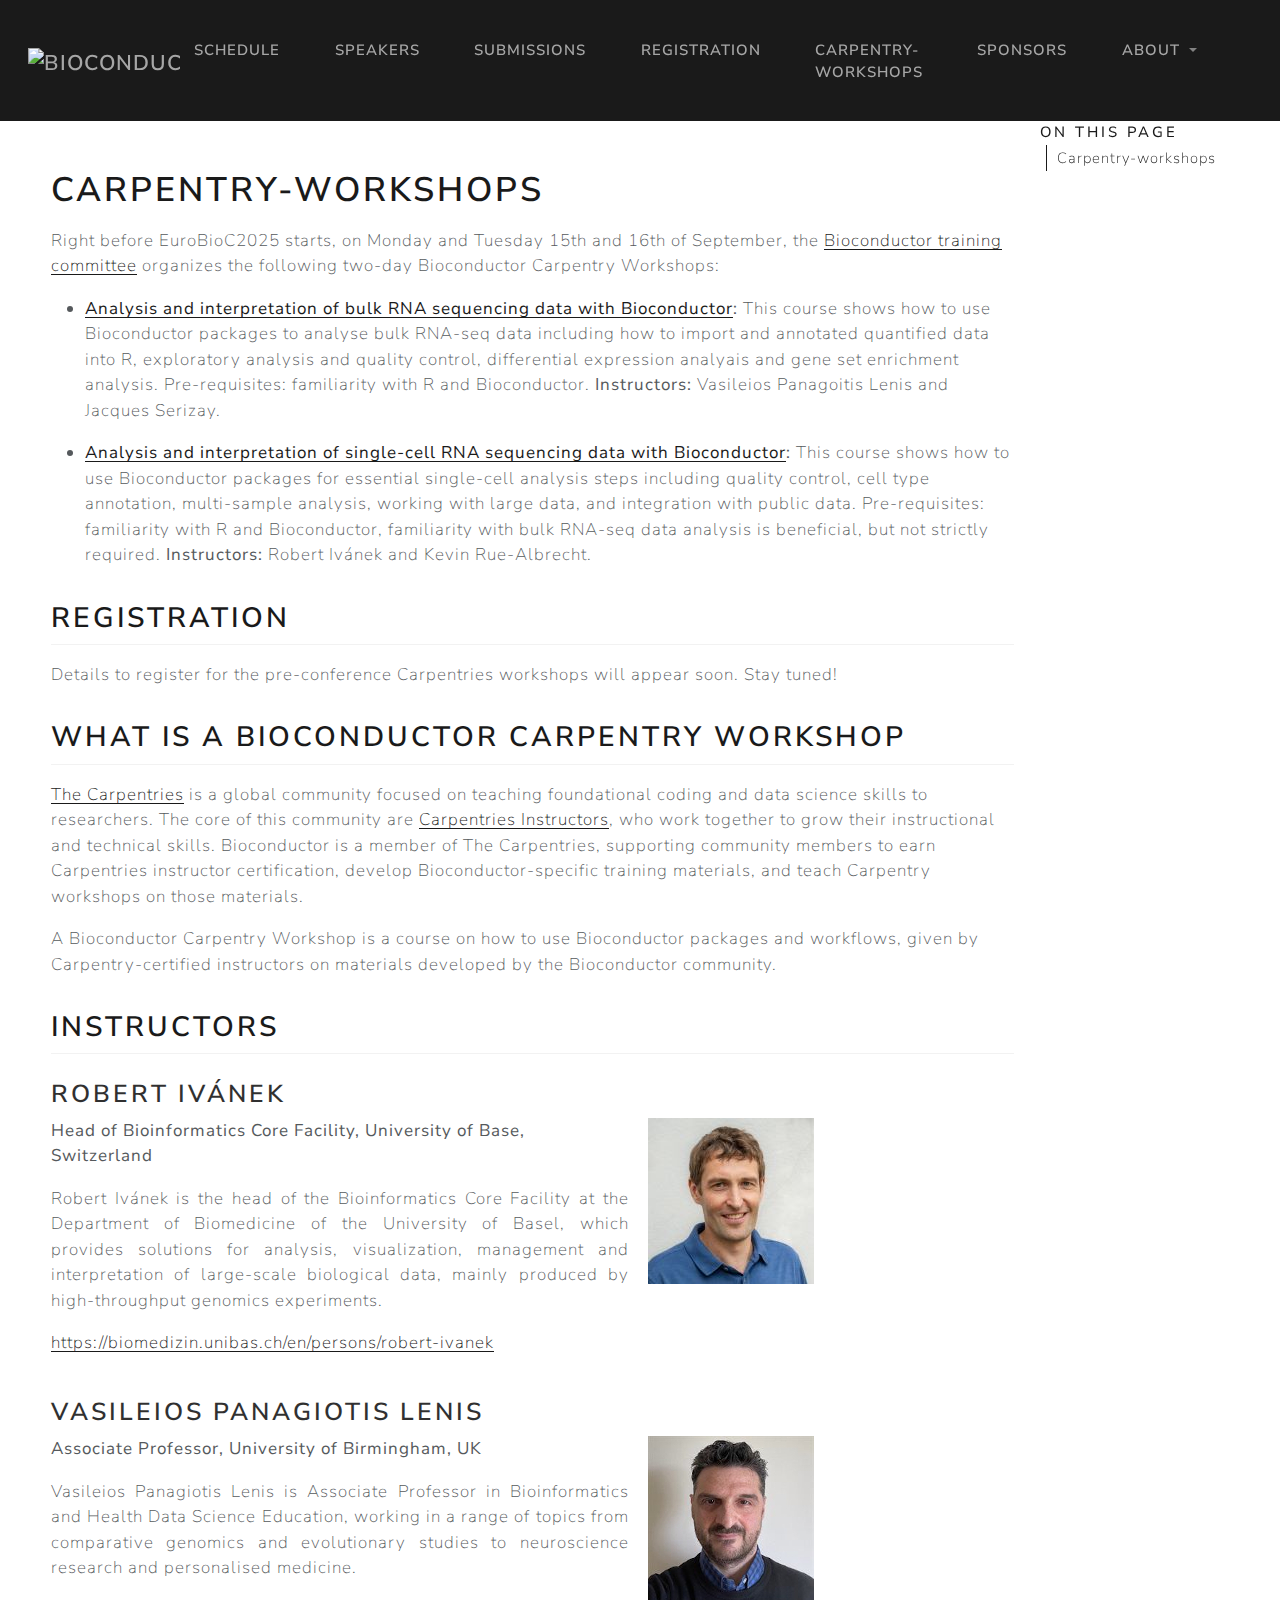
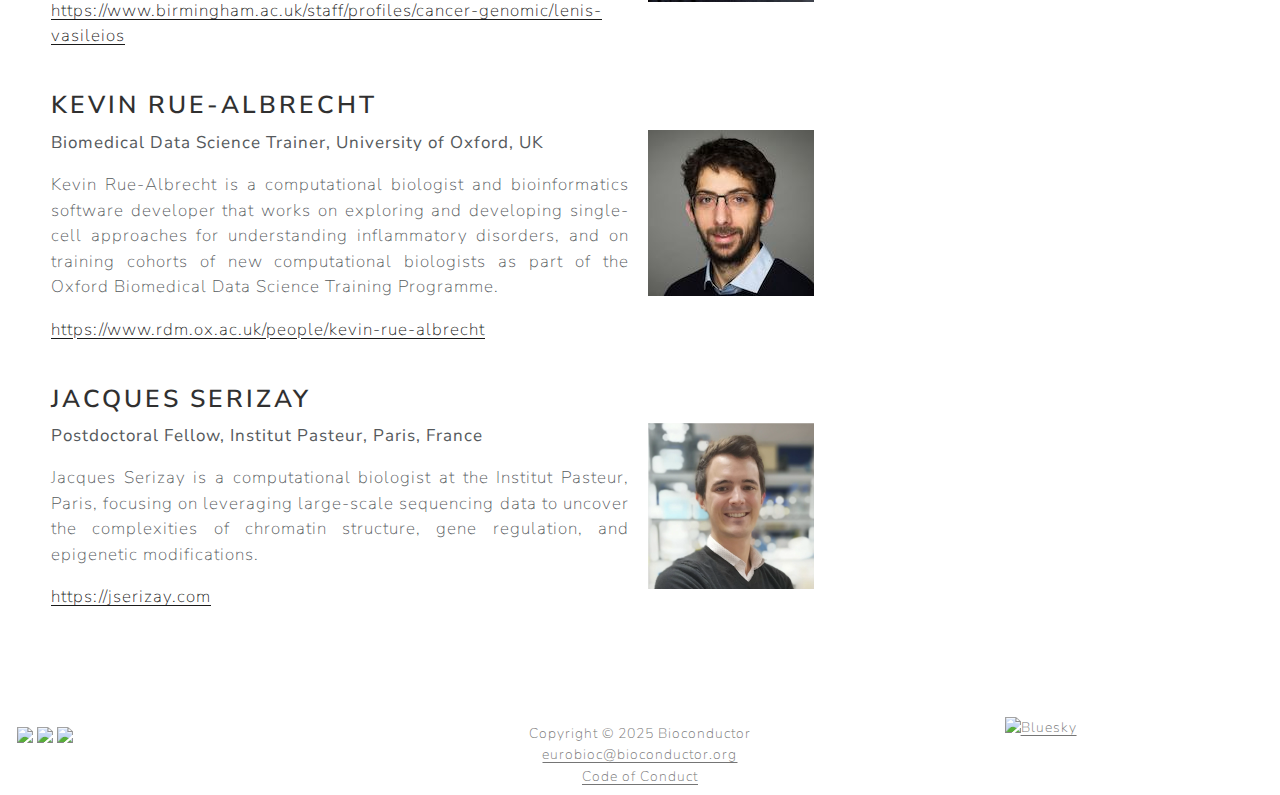
==== docs/pages/carpentryworkshops.html @ 6945f857 "First version of the page on the pre-conference Bioconductor Carpentry Workshops" ====
<!DOCTYPE html>
<html xmlns="http://www.w3.org/1999/xhtml" lang="en" xml:lang="en"><head>

<meta charset="utf-8">
<meta name="generator" content="quarto-1.5.57">

<meta name="viewport" content="width=device-width, initial-scale=1.0, user-scalable=yes">


<title>carpentryworkshops – European Bioconductor Conference 2025</title>
<style>
code{white-space: pre-wrap;}
span.smallcaps{font-variant: small-caps;}
div.columns{display: flex; gap: min(4vw, 1.5em);}
div.column{flex: auto; overflow-x: auto;}
div.hanging-indent{margin-left: 1.5em; text-indent: -1.5em;}
ul.task-list{list-style: none;}
ul.task-list li input[type="checkbox"] {
  width: 0.8em;
  margin: 0 0.8em 0.2em -1em; /* quarto-specific, see https://github.com/quarto-dev/quarto-cli/issues/4556 */ 
  vertical-align: middle;
}
</style>


<script src="../site_libs/quarto-nav/quarto-nav.js"></script>
<script src="../site_libs/quarto-nav/headroom.min.js"></script>
<script src="../site_libs/clipboard/clipboard.min.js"></script>
<script src="../site_libs/quarto-search/autocomplete.umd.js"></script>
<script src="../site_libs/quarto-search/fuse.min.js"></script>
<script src="../site_libs/quarto-search/quarto-search.js"></script>
<meta name="quarto:offset" content="../">
<link href="../images/favicon.ico" rel="icon">
<script src="../site_libs/quarto-html/quarto.js"></script>
<script src="../site_libs/quarto-html/popper.min.js"></script>
<script src="../site_libs/quarto-html/tippy.umd.min.js"></script>
<script src="../site_libs/quarto-html/anchor.min.js"></script>
<link href="../site_libs/quarto-html/tippy.css" rel="stylesheet">
<link href="../site_libs/quarto-html/quarto-syntax-highlighting.css" rel="stylesheet" id="quarto-text-highlighting-styles">
<script src="../site_libs/bootstrap/bootstrap.min.js"></script>
<link href="../site_libs/bootstrap/bootstrap-icons.css" rel="stylesheet">
<link href="../site_libs/bootstrap/bootstrap.min.css" rel="stylesheet" id="quarto-bootstrap" data-mode="light">
<script id="quarto-search-options" type="application/json">{
  "location": "navbar",
  "copy-button": false,
  "collapse-after": 3,
  "panel-placement": "end",
  "type": "overlay",
  "limit": 50,
  "keyboard-shortcut": [
    "f",
    "/",
    "s"
  ],
  "show-item-context": false,
  "language": {
    "search-no-results-text": "No results",
    "search-matching-documents-text": "matching documents",
    "search-copy-link-title": "Copy link to search",
    "search-hide-matches-text": "Hide additional matches",
    "search-more-match-text": "more match in this document",
    "search-more-matches-text": "more matches in this document",
    "search-clear-button-title": "Clear",
    "search-text-placeholder": "",
    "search-detached-cancel-button-title": "Cancel",
    "search-submit-button-title": "Submit",
    "search-label": "Search"
  }
}</script>


<link rel="stylesheet" href="../styles.css">
</head>

<body class="nav-fixed">

<div id="quarto-search-results"></div>
  <header id="quarto-header" class="headroom fixed-top">
    <nav class="navbar navbar-expand-lg " data-bs-theme="dark">
      <div class="navbar-container container-fluid">
      <div class="navbar-brand-container mx-auto">
    <a href="../index.html" class="navbar-brand navbar-brand-logo">
    <img src="../images/logoBioc.svg" alt="Bioconductor" class="navbar-logo">
    </a>
  </div>
            <div id="quarto-search" class="" title="Search"></div>
          <button class="navbar-toggler" type="button" data-bs-toggle="collapse" data-bs-target="#navbarCollapse" aria-controls="navbarCollapse" role="menu" aria-expanded="false" aria-label="Toggle navigation" onclick="if (window.quartoToggleHeadroom) { window.quartoToggleHeadroom(); }">
  <span class="navbar-toggler-icon"></span>
</button>
          <div class="collapse navbar-collapse" id="navbarCollapse">
            <ul class="navbar-nav navbar-nav-scroll ms-auto">
  <li class="nav-item">
    <a class="nav-link" href="../pages/schedule.html"> 
<span class="menu-text">Schedule</span></a>
  </li>  
  <li class="nav-item">
    <a class="nav-link" href="../pages/speakers.html"> 
<span class="menu-text">Speakers</span></a>
  </li>  
  <li class="nav-item">
    <a class="nav-link" href="../pages/submissions.html"> 
<span class="menu-text">Submissions</span></a>
  </li>  
  <li class="nav-item">
    <a class="nav-link" href="../pages/registration.html"> 
<span class="menu-text">Registration</span></a>
  </li>  
  <li class="nav-item">
    <a class="nav-link active" href="../pages/carpentryworkshops.html" aria-current="page"> 
<span class="menu-text">Carpentry-workshops</span></a>
  </li>  
  <li class="nav-item">
    <a class="nav-link" href="../pages/sponsors.html"> 
<span class="menu-text">Sponsors</span></a>
  </li>  
  <li class="nav-item dropdown ">
    <a class="nav-link dropdown-toggle" href="#" id="nav-menu-about" role="link" data-bs-toggle="dropdown" aria-expanded="false">
 <span class="menu-text">About</span>
    </a>
    <ul class="dropdown-menu dropdown-menu-end" aria-labelledby="nav-menu-about">    
        <li>
    <a class="dropdown-item" href="../pages/organizers.html">
 <span class="dropdown-text">Organizers</span></a>
  </li>  
        <li>
    <a class="dropdown-item" href="../pages/past-events.html">
 <span class="dropdown-text">Past Events</span></a>
  </li>  
        <li>
    <a class="dropdown-item" href="../pages/code-of-conduct.html">
 <span class="dropdown-text">Code of Conduct</span></a>
  </li>  
        <li>
    <a class="dropdown-item" href="../pages/travel-information.html">
 <span class="dropdown-text">Travel Information</span></a>
  </li>  
    </ul>
  </li>
</ul>
          </div> <!-- /navcollapse -->
            <div class="quarto-navbar-tools">
</div>
      </div> <!-- /container-fluid -->
    </nav>
</header>
<!-- content -->
<div id="quarto-content" class="quarto-container page-columns page-rows-contents page-layout-article page-navbar">
<!-- sidebar -->
<!-- margin-sidebar -->
    <div id="quarto-margin-sidebar" class="sidebar margin-sidebar">
        <nav id="TOC" role="doc-toc" class="toc-active">
    <h2 id="toc-title">On this page</h2>
   
  <ul>
  <li><a href="#carpentry-workshops" id="toc-carpentry-workshops" class="nav-link active" data-scroll-target="#carpentry-workshops">Carpentry-workshops</a>
  <ul class="collapse">
  <li><a href="#registration" id="toc-registration" class="nav-link" data-scroll-target="#registration">Registration</a></li>
  <li><a href="#what-is-a-bioconductor-carpentry-workshop" id="toc-what-is-a-bioconductor-carpentry-workshop" class="nav-link" data-scroll-target="#what-is-a-bioconductor-carpentry-workshop">What is a Bioconductor Carpentry Workshop</a></li>
  <li><a href="#instructors" id="toc-instructors" class="nav-link" data-scroll-target="#instructors">Instructors</a>
  <ul class="collapse">
  <li><a href="#robert-ivánek" id="toc-robert-ivánek" class="nav-link" data-scroll-target="#robert-ivánek">Robert Ivánek</a></li>
  <li><a href="#vasileios-panagiotis-lenis" id="toc-vasileios-panagiotis-lenis" class="nav-link" data-scroll-target="#vasileios-panagiotis-lenis">Vasileios Panagiotis Lenis</a></li>
  <li><a href="#kevin-rue-albrecht" id="toc-kevin-rue-albrecht" class="nav-link" data-scroll-target="#kevin-rue-albrecht">Kevin Rue-Albrecht</a></li>
  <li><a href="#jacques-serizay" id="toc-jacques-serizay" class="nav-link" data-scroll-target="#jacques-serizay">Jacques Serizay</a></li>
  </ul></li>
  </ul></li>
  </ul>
</nav>
    </div>
<!-- main -->
<main class="content" id="quarto-document-content">




<section id="carpentry-workshops" class="level1">
<h1>Carpentry-workshops</h1>
<p>Right before EuroBioC2025 starts, on Monday and Tuesday 15th and 16th of September, the <a href="https://training.bioconductor.org">Bioconductor training committee</a> organizes the following two-day Bioconductor Carpentry Workshops:</p>
<ul>
<li><p><strong><a href="https://carpentries-incubator.github.io/bioc-rnaseq">Analysis and interpretation of bulk RNA sequencing data with Bioconductor</a>:</strong> This course shows how to use Bioconductor packages to analyse bulk RNA-seq data including how to import and annotated quantified data into R, exploratory analysis and quality control, differential expression analyais and gene set enrichment analysis. Pre-requisites: familiarity with R and Bioconductor. <strong>Instructors:</strong> Vasileios Panagoitis Lenis and Jacques Serizay.</p></li>
<li><p><strong><a href="https://carpentries-incubator.github.io/bioc-scrnaseq">Analysis and interpretation of single-cell RNA sequencing data with Bioconductor</a>:</strong> This course shows how to use Bioconductor packages for essential single-cell analysis steps including quality control, cell type annotation, multi-sample analysis, working with large data, and integration with public data. Pre-requisites: familiarity with R and Bioconductor, familiarity with bulk RNA-seq data analysis is beneficial, but not strictly required. <strong>Instructors:</strong> Robert Ivánek and Kevin Rue-Albrecht.</p></li>
</ul>
<section id="registration" class="level2">
<h2 class="anchored" data-anchor-id="registration">Registration</h2>
<p>Details to register for the pre-conference Carpentries workshops will appear soon. Stay tuned!</p>
</section>
<section id="what-is-a-bioconductor-carpentry-workshop" class="level2">
<h2 class="anchored" data-anchor-id="what-is-a-bioconductor-carpentry-workshop">What is a Bioconductor Carpentry Workshop</h2>
<p><a href="https://carpentries.org">The Carpentries</a> is a global community focused on teaching foundational coding and data science skills to researchers. The core of this community are <a href="https://carpentries.org/community/instructors">Carpentries Instructors</a>, who work together to grow their instructional and technical skills. Bioconductor is a member of The Carpentries, supporting community members to earn Carpentries instructor certification, develop Bioconductor-specific training materials, and teach Carpentry workshops on those materials.</p>
<p>A Bioconductor Carpentry Workshop is a course on how to use Bioconductor packages and workflows, given by Carpentry-certified instructors on materials developed by the Bioconductor community.</p>
</section>
<section id="instructors" class="level2">
<h2 class="anchored" data-anchor-id="instructors">Instructors</h2>
<div class="cell">
<style type="text/css">
.justify {
  text-align: justify !important
}
</style>
</div>
<div class="columns">
<section id="robert-ivánek" class="level3">
<h3 class="anchored" data-anchor-id="robert-ivánek">Robert Ivánek</h3>
<div class="column" style="width:60%;">
<p><strong>Head of Bioinformatics Core Facility, University of Base, Switzerland</strong></p>
<div class="justify">
<p>Robert Ivánek is the head of the Bioinformatics Core Facility at the Department of Biomedicine of the University of Basel, which provides solutions for analysis, visualization, management and interpretation of large-scale biological data, mainly produced by high-throughput genomics experiments.</p>
</div>
<p><a href="https://biomedizin.unibas.ch/en/persons/robert-ivanek" class="uri">https://biomedizin.unibas.ch/en/persons/robert-ivanek</a></p>
</div>
<div class="column" style="width:1%;">

</div>
<div class="column" style="width:30%;">
<p><img src="../images/carpentryinstructors/RobertIvanek.jpg" class="img-fluid"></p>
</div>
</section>
</div>
<div class="columns">
<section id="vasileios-panagiotis-lenis" class="level3">
<h3 class="anchored" data-anchor-id="vasileios-panagiotis-lenis">Vasileios Panagiotis Lenis</h3>
<div class="column" style="width:60%;">
<p><strong>Associate Professor, University of Birmingham, UK</strong></p>
<div class="justify">
<p>Vasileios Panagiotis Lenis is Associate Professor in Bioinformatics and Health Data Science Education, working in a range of topics from comparative genomics and evolutionary studies to neuroscience research and personalised medicine.</p>
</div>
<p><a href="https://www.birmingham.ac.uk/staff/profiles/cancer-genomic/lenis-vasileios" class="uri">https://www.birmingham.ac.uk/staff/profiles/cancer-genomic/lenis-vasileios</a></p>
</div>
<div class="column" style="width:1%;">

</div>
<div class="column" style="width:30%;">
<p><img src="../images/carpentryinstructors/VasileiosPanagiotisLenis.jpg" class="img-fluid"></p>
</div>
</section>
</div>
<div class="columns">
<section id="kevin-rue-albrecht" class="level3">
<h3 class="anchored" data-anchor-id="kevin-rue-albrecht">Kevin Rue-Albrecht</h3>
<div class="column" style="width:60%;">
<p><strong>Biomedical Data Science Trainer, University of Oxford, UK</strong></p>
<div class="justify">
<p>Kevin Rue-Albrecht is a computational biologist and bioinformatics software developer that works on exploring and developing single-cell approaches for understanding inflammatory disorders, and on training cohorts of new computational biologists as part of the Oxford Biomedical Data Science Training Programme.</p>
</div>
<p><a href="https://www.rdm.ox.ac.uk/people/kevin-rue-albrecht" class="uri">https://www.rdm.ox.ac.uk/people/kevin-rue-albrecht</a></p>
</div>
<div class="column" style="width:1%;">

</div>
<div class="column" style="width:30%;">
<p><img src="../images/carpentryinstructors/KevinRue-Albrecht.jpg" class="img-fluid"></p>
</div>
</section>
</div>
<div class="columns">
<section id="jacques-serizay" class="level3">
<h3 class="anchored" data-anchor-id="jacques-serizay">Jacques Serizay</h3>
<div class="column" style="width:60%;">
<p><strong>Postdoctoral Fellow, Institut Pasteur, Paris, France</strong></p>
<div class="justify">
<p>Jacques Serizay is a computational biologist at the Institut Pasteur, Paris, focusing on leveraging large-scale sequencing data to uncover the complexities of chromatin structure, gene regulation, and epigenetic modifications.</p>
</div>
<p><a href="https://jserizay.com" class="uri">https://jserizay.com</a></p>
</div>
<div class="column" style="width:1%;">

</div>
<div class="column" style="width:30%;">
<p><img src="../images/carpentryinstructors/JacquesSerizay.png" class="img-fluid"></p>
</div>
</section>
</div>


</section>
</section>

</main> <!-- /main -->
<script id="quarto-html-after-body" type="application/javascript">
window.document.addEventListener("DOMContentLoaded", function (event) {
  const toggleBodyColorMode = (bsSheetEl) => {
    const mode = bsSheetEl.getAttribute("data-mode");
    const bodyEl = window.document.querySelector("body");
    if (mode === "dark") {
      bodyEl.classList.add("quarto-dark");
      bodyEl.classList.remove("quarto-light");
    } else {
      bodyEl.classList.add("quarto-light");
      bodyEl.classList.remove("quarto-dark");
    }
  }
  const toggleBodyColorPrimary = () => {
    const bsSheetEl = window.document.querySelector("link#quarto-bootstrap");
    if (bsSheetEl) {
      toggleBodyColorMode(bsSheetEl);
    }
  }
  toggleBodyColorPrimary();  
  const icon = "";
  const anchorJS = new window.AnchorJS();
  anchorJS.options = {
    placement: 'right',
    icon: icon
  };
  anchorJS.add('.anchored');
  const isCodeAnnotation = (el) => {
    for (const clz of el.classList) {
      if (clz.startsWith('code-annotation-')) {                     
        return true;
      }
    }
    return false;
  }
  const onCopySuccess = function(e) {
    // button target
    const button = e.trigger;
    // don't keep focus
    button.blur();
    // flash "checked"
    button.classList.add('code-copy-button-checked');
    var currentTitle = button.getAttribute("title");
    button.setAttribute("title", "Copied!");
    let tooltip;
    if (window.bootstrap) {
      button.setAttribute("data-bs-toggle", "tooltip");
      button.setAttribute("data-bs-placement", "left");
      button.setAttribute("data-bs-title", "Copied!");
      tooltip = new bootstrap.Tooltip(button, 
        { trigger: "manual", 
          customClass: "code-copy-button-tooltip",
          offset: [0, -8]});
      tooltip.show();    
    }
    setTimeout(function() {
      if (tooltip) {
        tooltip.hide();
        button.removeAttribute("data-bs-title");
        button.removeAttribute("data-bs-toggle");
        button.removeAttribute("data-bs-placement");
      }
      button.setAttribute("title", currentTitle);
      button.classList.remove('code-copy-button-checked');
    }, 1000);
    // clear code selection
    e.clearSelection();
  }
  const getTextToCopy = function(trigger) {
      const codeEl = trigger.previousElementSibling.cloneNode(true);
      for (const childEl of codeEl.children) {
        if (isCodeAnnotation(childEl)) {
          childEl.remove();
        }
      }
      return codeEl.innerText;
  }
  const clipboard = new window.ClipboardJS('.code-copy-button:not([data-in-quarto-modal])', {
    text: getTextToCopy
  });
  clipboard.on('success', onCopySuccess);
  if (window.document.getElementById('quarto-embedded-source-code-modal')) {
    // For code content inside modals, clipBoardJS needs to be initialized with a container option
    // TODO: Check when it could be a function (https://github.com/zenorocha/clipboard.js/issues/860)
    const clipboardModal = new window.ClipboardJS('.code-copy-button[data-in-quarto-modal]', {
      text: getTextToCopy,
      container: window.document.getElementById('quarto-embedded-source-code-modal')
    });
    clipboardModal.on('success', onCopySuccess);
  }
    var localhostRegex = new RegExp(/^(?:http|https):\/\/localhost\:?[0-9]*\//);
    var mailtoRegex = new RegExp(/^mailto:/);
      var filterRegex = new RegExp('/' + window.location.host + '/');
    var isInternal = (href) => {
        return filterRegex.test(href) || localhostRegex.test(href) || mailtoRegex.test(href);
    }
    // Inspect non-navigation links and adorn them if external
 	var links = window.document.querySelectorAll('a[href]:not(.nav-link):not(.navbar-brand):not(.toc-action):not(.sidebar-link):not(.sidebar-item-toggle):not(.pagination-link):not(.no-external):not([aria-hidden]):not(.dropdown-item):not(.quarto-navigation-tool):not(.about-link)');
    for (var i=0; i<links.length; i++) {
      const link = links[i];
      if (!isInternal(link.href)) {
        // undo the damage that might have been done by quarto-nav.js in the case of
        // links that we want to consider external
        if (link.dataset.originalHref !== undefined) {
          link.href = link.dataset.originalHref;
        }
      }
    }
  function tippyHover(el, contentFn, onTriggerFn, onUntriggerFn) {
    const config = {
      allowHTML: true,
      maxWidth: 500,
      delay: 100,
      arrow: false,
      appendTo: function(el) {
          return el.parentElement;
      },
      interactive: true,
      interactiveBorder: 10,
      theme: 'quarto',
      placement: 'bottom-start',
    };
    if (contentFn) {
      config.content = contentFn;
    }
    if (onTriggerFn) {
      config.onTrigger = onTriggerFn;
    }
    if (onUntriggerFn) {
      config.onUntrigger = onUntriggerFn;
    }
    window.tippy(el, config); 
  }
  const noterefs = window.document.querySelectorAll('a[role="doc-noteref"]');
  for (var i=0; i<noterefs.length; i++) {
    const ref = noterefs[i];
    tippyHover(ref, function() {
      // use id or data attribute instead here
      let href = ref.getAttribute('data-footnote-href') || ref.getAttribute('href');
      try { href = new URL(href).hash; } catch {}
      const id = href.replace(/^#\/?/, "");
      const note = window.document.getElementById(id);
      if (note) {
        return note.innerHTML;
      } else {
        return "";
      }
    });
  }
  const xrefs = window.document.querySelectorAll('a.quarto-xref');
  const processXRef = (id, note) => {
    // Strip column container classes
    const stripColumnClz = (el) => {
      el.classList.remove("page-full", "page-columns");
      if (el.children) {
        for (const child of el.children) {
          stripColumnClz(child);
        }
      }
    }
    stripColumnClz(note)
    if (id === null || id.startsWith('sec-')) {
      // Special case sections, only their first couple elements
      const container = document.createElement("div");
      if (note.children && note.children.length > 2) {
        container.appendChild(note.children[0].cloneNode(true));
        for (let i = 1; i < note.children.length; i++) {
          const child = note.children[i];
          if (child.tagName === "P" && child.innerText === "") {
            continue;
          } else {
            container.appendChild(child.cloneNode(true));
            break;
          }
        }
        if (window.Quarto?.typesetMath) {
          window.Quarto.typesetMath(container);
        }
        return container.innerHTML
      } else {
        if (window.Quarto?.typesetMath) {
          window.Quarto.typesetMath(note);
        }
        return note.innerHTML;
      }
    } else {
      // Remove any anchor links if they are present
      const anchorLink = note.querySelector('a.anchorjs-link');
      if (anchorLink) {
        anchorLink.remove();
      }
      if (window.Quarto?.typesetMath) {
        window.Quarto.typesetMath(note);
      }
      // TODO in 1.5, we should make sure this works without a callout special case
      if (note.classList.contains("callout")) {
        return note.outerHTML;
      } else {
        return note.innerHTML;
      }
    }
  }
  for (var i=0; i<xrefs.length; i++) {
    const xref = xrefs[i];
    tippyHover(xref, undefined, function(instance) {
      instance.disable();
      let url = xref.getAttribute('href');
      let hash = undefined; 
      if (url.startsWith('#')) {
        hash = url;
      } else {
        try { hash = new URL(url).hash; } catch {}
      }
      if (hash) {
        const id = hash.replace(/^#\/?/, "");
        const note = window.document.getElementById(id);
        if (note !== null) {
          try {
            const html = processXRef(id, note.cloneNode(true));
            instance.setContent(html);
          } finally {
            instance.enable();
            instance.show();
          }
        } else {
          // See if we can fetch this
          fetch(url.split('#')[0])
          .then(res => res.text())
          .then(html => {
            const parser = new DOMParser();
            const htmlDoc = parser.parseFromString(html, "text/html");
            const note = htmlDoc.getElementById(id);
            if (note !== null) {
              const html = processXRef(id, note);
              instance.setContent(html);
            } 
          }).finally(() => {
            instance.enable();
            instance.show();
          });
        }
      } else {
        // See if we can fetch a full url (with no hash to target)
        // This is a special case and we should probably do some content thinning / targeting
        fetch(url)
        .then(res => res.text())
        .then(html => {
          const parser = new DOMParser();
          const htmlDoc = parser.parseFromString(html, "text/html");
          const note = htmlDoc.querySelector('main.content');
          if (note !== null) {
            // This should only happen for chapter cross references
            // (since there is no id in the URL)
            // remove the first header
            if (note.children.length > 0 && note.children[0].tagName === "HEADER") {
              note.children[0].remove();
            }
            const html = processXRef(null, note);
            instance.setContent(html);
          } 
        }).finally(() => {
          instance.enable();
          instance.show();
        });
      }
    }, function(instance) {
    });
  }
      let selectedAnnoteEl;
      const selectorForAnnotation = ( cell, annotation) => {
        let cellAttr = 'data-code-cell="' + cell + '"';
        let lineAttr = 'data-code-annotation="' +  annotation + '"';
        const selector = 'span[' + cellAttr + '][' + lineAttr + ']';
        return selector;
      }
      const selectCodeLines = (annoteEl) => {
        const doc = window.document;
        const targetCell = annoteEl.getAttribute("data-target-cell");
        const targetAnnotation = annoteEl.getAttribute("data-target-annotation");
        const annoteSpan = window.document.querySelector(selectorForAnnotation(targetCell, targetAnnotation));
        const lines = annoteSpan.getAttribute("data-code-lines").split(",");
        const lineIds = lines.map((line) => {
          return targetCell + "-" + line;
        })
        let top = null;
        let height = null;
        let parent = null;
        if (lineIds.length > 0) {
            //compute the position of the single el (top and bottom and make a div)
            const el = window.document.getElementById(lineIds[0]);
            top = el.offsetTop;
            height = el.offsetHeight;
            parent = el.parentElement.parentElement;
          if (lineIds.length > 1) {
            const lastEl = window.document.getElementById(lineIds[lineIds.length - 1]);
            const bottom = lastEl.offsetTop + lastEl.offsetHeight;
            height = bottom - top;
          }
          if (top !== null && height !== null && parent !== null) {
            // cook up a div (if necessary) and position it 
            let div = window.document.getElementById("code-annotation-line-highlight");
            if (div === null) {
              div = window.document.createElement("div");
              div.setAttribute("id", "code-annotation-line-highlight");
              div.style.position = 'absolute';
              parent.appendChild(div);
            }
            div.style.top = top - 2 + "px";
            div.style.height = height + 4 + "px";
            div.style.left = 0;
            let gutterDiv = window.document.getElementById("code-annotation-line-highlight-gutter");
            if (gutterDiv === null) {
              gutterDiv = window.document.createElement("div");
              gutterDiv.setAttribute("id", "code-annotation-line-highlight-gutter");
              gutterDiv.style.position = 'absolute';
              const codeCell = window.document.getElementById(targetCell);
              const gutter = codeCell.querySelector('.code-annotation-gutter');
              gutter.appendChild(gutterDiv);
            }
            gutterDiv.style.top = top - 2 + "px";
            gutterDiv.style.height = height + 4 + "px";
          }
          selectedAnnoteEl = annoteEl;
        }
      };
      const unselectCodeLines = () => {
        const elementsIds = ["code-annotation-line-highlight", "code-annotation-line-highlight-gutter"];
        elementsIds.forEach((elId) => {
          const div = window.document.getElementById(elId);
          if (div) {
            div.remove();
          }
        });
        selectedAnnoteEl = undefined;
      };
        // Handle positioning of the toggle
    window.addEventListener(
      "resize",
      throttle(() => {
        elRect = undefined;
        if (selectedAnnoteEl) {
          selectCodeLines(selectedAnnoteEl);
        }
      }, 10)
    );
    function throttle(fn, ms) {
    let throttle = false;
    let timer;
      return (...args) => {
        if(!throttle) { // first call gets through
            fn.apply(this, args);
            throttle = true;
        } else { // all the others get throttled
            if(timer) clearTimeout(timer); // cancel #2
            timer = setTimeout(() => {
              fn.apply(this, args);
              timer = throttle = false;
            }, ms);
        }
      };
    }
      // Attach click handler to the DT
      const annoteDls = window.document.querySelectorAll('dt[data-target-cell]');
      for (const annoteDlNode of annoteDls) {
        annoteDlNode.addEventListener('click', (event) => {
          const clickedEl = event.target;
          if (clickedEl !== selectedAnnoteEl) {
            unselectCodeLines();
            const activeEl = window.document.querySelector('dt[data-target-cell].code-annotation-active');
            if (activeEl) {
              activeEl.classList.remove('code-annotation-active');
            }
            selectCodeLines(clickedEl);
            clickedEl.classList.add('code-annotation-active');
          } else {
            // Unselect the line
            unselectCodeLines();
            clickedEl.classList.remove('code-annotation-active');
          }
        });
      }
  const findCites = (el) => {
    const parentEl = el.parentElement;
    if (parentEl) {
      const cites = parentEl.dataset.cites;
      if (cites) {
        return {
          el,
          cites: cites.split(' ')
        };
      } else {
        return findCites(el.parentElement)
      }
    } else {
      return undefined;
    }
  };
  var bibliorefs = window.document.querySelectorAll('a[role="doc-biblioref"]');
  for (var i=0; i<bibliorefs.length; i++) {
    const ref = bibliorefs[i];
    const citeInfo = findCites(ref);
    if (citeInfo) {
      tippyHover(citeInfo.el, function() {
        var popup = window.document.createElement('div');
        citeInfo.cites.forEach(function(cite) {
          var citeDiv = window.document.createElement('div');
          citeDiv.classList.add('hanging-indent');
          citeDiv.classList.add('csl-entry');
          var biblioDiv = window.document.getElementById('ref-' + cite);
          if (biblioDiv) {
            citeDiv.innerHTML = biblioDiv.innerHTML;
          }
          popup.appendChild(citeDiv);
        });
        return popup.innerHTML;
      });
    }
  }
});
</script>
</div> <!-- /content -->
<footer class="footer">
  <div class="nav-footer">
    <div class="nav-footer-left">
<p><a href="https://www.upf.edu/biomed"><img src="../images/logoUPF.png" class="img-fluid" style="width:30.0%"></a> <a href="https://www.isglobal.org"><img src="../images/logoISGLOBAL.png" class="img-fluid" style="width:30.0%"></a> <a href="https://prbb.org"><img src="../images/logoPRBB.png" class="img-fluid" style="width:30.0%"></a></p>
</div>   
    <div class="nav-footer-center">
<p>Copyright © 2025 Bioconductor <br><a href="mailto:eurobioc@bioconductor.org">eurobioc@bioconductor.org</a> <br><a href="https://www.bioconductor.org/about/code-of-conduct">Code of Conduct</a></p>
</div>
    <div class="nav-footer-right">
      <ul class="footer-items list-unstyled">
    <li class="nav-item compact">
    <a class="nav-link" href="https://github.com/Bioconductor/EuroBioC2025">
      <i class="bi bi-github" role="img" aria-label="GitHub">
</i> 
    </a>
  </li>  
    <li class="nav-item">
    <a class="nav-link" href="https://bsky.app/profile/bioconductor.bsky.social">
<p><a href="https://bsky.app/profile/bioconductor.bsky.social"><img src="../images/logoBluesky.png" alt="Bluesky" height="15"></a></p>
</a>
  </li>  
    <li class="nav-item compact">
    <a class="nav-link" href="https://genomic.social/@bioconductor">
      <i class="bi bi-mastodon" role="img" aria-label="Mastodon">
</i> 
    </a>
  </li>  
    <li class="nav-item compact">
    <a class="nav-link" href="https://www.linkedin.com/company/bioconductor">
      <i class="bi bi-linkedin" role="img" aria-label="LinkedIn">
</i> 
    </a>
  </li>  
    <li class="nav-item compact">
    <a class="nav-link" href="https://slack.bioconductor.org">
      <i class="bi bi-slack" role="img" aria-label="Slack">
</i> 
    </a>
  </li>  
</ul>
    </div>
  </div>
</footer>




</body></html>
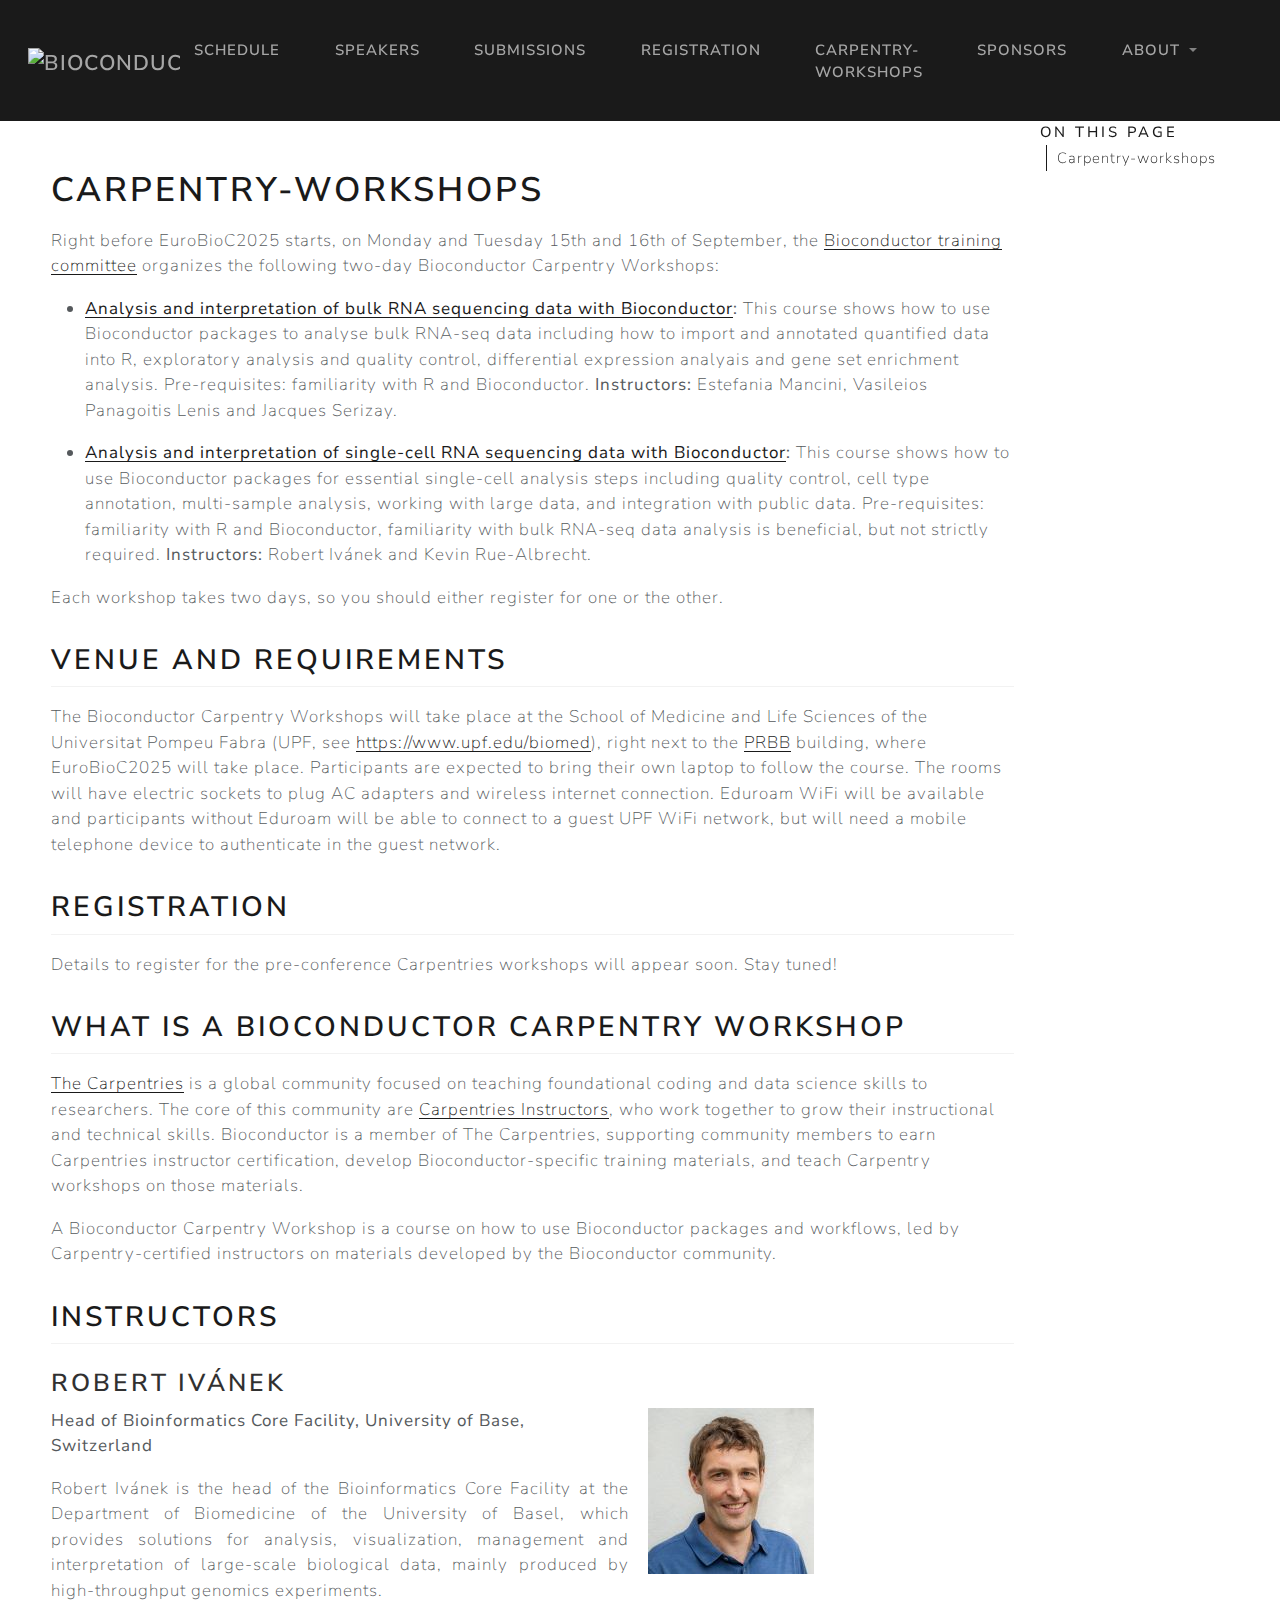
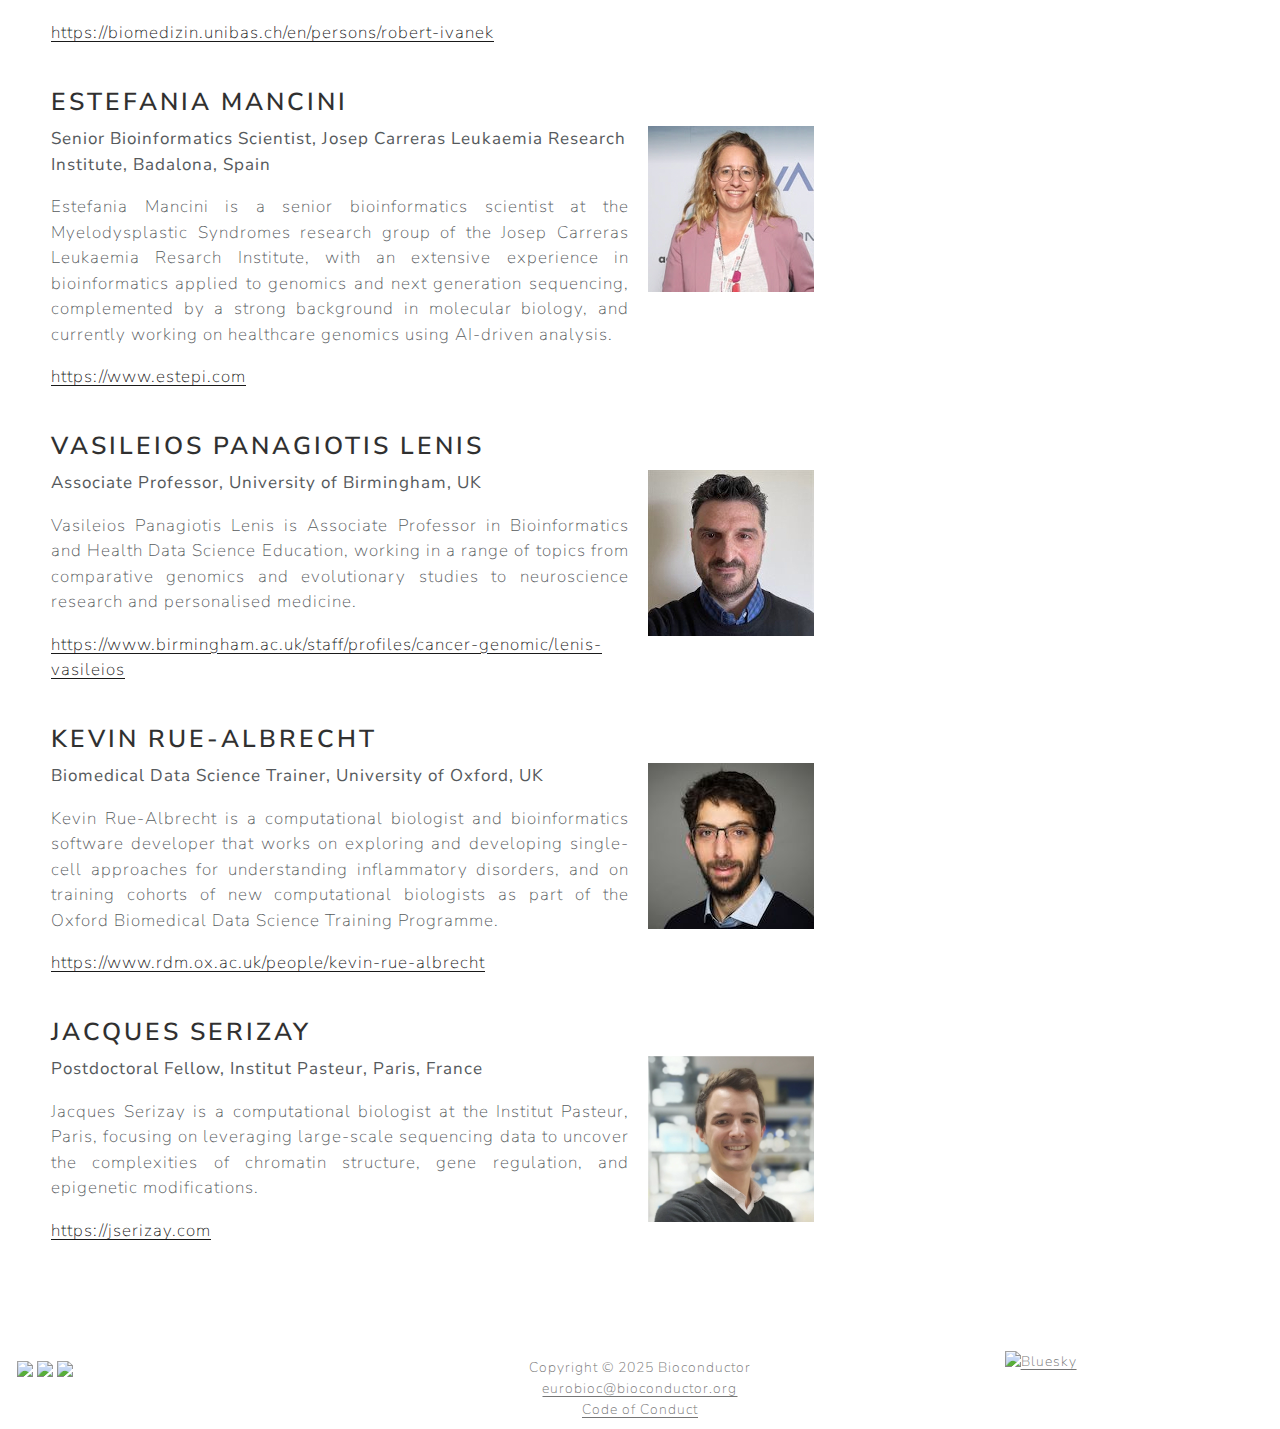
==== commit 459408df: "Added extra info on Bioconductor Carpentry Workshops" ====
--- a/docs/pages/carpentryworkshops.html
+++ b/docs/pages/carpentryworkshops.html
@@ -154,11 +154,13 @@
   <ul>
   <li><a href="#carpentry-workshops" id="toc-carpentry-workshops" class="nav-link active" data-scroll-target="#carpentry-workshops">Carpentry-workshops</a>
   <ul class="collapse">
+  <li><a href="#venue-and-requirements" id="toc-venue-and-requirements" class="nav-link" data-scroll-target="#venue-and-requirements">Venue and requirements</a></li>
   <li><a href="#registration" id="toc-registration" class="nav-link" data-scroll-target="#registration">Registration</a></li>
   <li><a href="#what-is-a-bioconductor-carpentry-workshop" id="toc-what-is-a-bioconductor-carpentry-workshop" class="nav-link" data-scroll-target="#what-is-a-bioconductor-carpentry-workshop">What is a Bioconductor Carpentry Workshop</a></li>
   <li><a href="#instructors" id="toc-instructors" class="nav-link" data-scroll-target="#instructors">Instructors</a>
   <ul class="collapse">
   <li><a href="#robert-ivánek" id="toc-robert-ivánek" class="nav-link" data-scroll-target="#robert-ivánek">Robert Ivánek</a></li>
+  <li><a href="#estefania-mancini" id="toc-estefania-mancini" class="nav-link" data-scroll-target="#estefania-mancini">Estefania Mancini</a></li>
   <li><a href="#vasileios-panagiotis-lenis" id="toc-vasileios-panagiotis-lenis" class="nav-link" data-scroll-target="#vasileios-panagiotis-lenis">Vasileios Panagiotis Lenis</a></li>
   <li><a href="#kevin-rue-albrecht" id="toc-kevin-rue-albrecht" class="nav-link" data-scroll-target="#kevin-rue-albrecht">Kevin Rue-Albrecht</a></li>
   <li><a href="#jacques-serizay" id="toc-jacques-serizay" class="nav-link" data-scroll-target="#jacques-serizay">Jacques Serizay</a></li>
@@ -177,9 +179,14 @@
 <h1>Carpentry-workshops</h1>
 <p>Right before EuroBioC2025 starts, on Monday and Tuesday 15th and 16th of September, the <a href="https://training.bioconductor.org">Bioconductor training committee</a> organizes the following two-day Bioconductor Carpentry Workshops:</p>
 <ul>
-<li><p><strong><a href="https://carpentries-incubator.github.io/bioc-rnaseq">Analysis and interpretation of bulk RNA sequencing data with Bioconductor</a>:</strong> This course shows how to use Bioconductor packages to analyse bulk RNA-seq data including how to import and annotated quantified data into R, exploratory analysis and quality control, differential expression analyais and gene set enrichment analysis. Pre-requisites: familiarity with R and Bioconductor. <strong>Instructors:</strong> Vasileios Panagoitis Lenis and Jacques Serizay.</p></li>
+<li><p><strong><a href="https://carpentries-incubator.github.io/bioc-rnaseq">Analysis and interpretation of bulk RNA sequencing data with Bioconductor</a>:</strong> This course shows how to use Bioconductor packages to analyse bulk RNA-seq data including how to import and annotated quantified data into R, exploratory analysis and quality control, differential expression analyais and gene set enrichment analysis. Pre-requisites: familiarity with R and Bioconductor. <strong>Instructors:</strong> Estefania Mancini, Vasileios Panagoitis Lenis and Jacques Serizay.</p></li>
 <li><p><strong><a href="https://carpentries-incubator.github.io/bioc-scrnaseq">Analysis and interpretation of single-cell RNA sequencing data with Bioconductor</a>:</strong> This course shows how to use Bioconductor packages for essential single-cell analysis steps including quality control, cell type annotation, multi-sample analysis, working with large data, and integration with public data. Pre-requisites: familiarity with R and Bioconductor, familiarity with bulk RNA-seq data analysis is beneficial, but not strictly required. <strong>Instructors:</strong> Robert Ivánek and Kevin Rue-Albrecht.</p></li>
 </ul>
+<p>Each workshop takes two days, so you should either register for one or the other.</p>
+<section id="venue-and-requirements" class="level2">
+<h2 class="anchored" data-anchor-id="venue-and-requirements">Venue and requirements</h2>
+<p>The Bioconductor Carpentry Workshops will take place at the School of Medicine and Life Sciences of the Universitat Pompeu Fabra (UPF, see <a href="https://www.upf.edu/biomed">https://www.upf.edu/biomed</a>), right next to the <a href="https://prbb.org">PRBB</a> building, where EuroBioC2025 will take place. Participants are expected to bring their own laptop to follow the course. The rooms will have electric sockets to plug AC adapters and wireless internet connection. Eduroam WiFi will be available and participants without Eduroam will be able to connect to a guest UPF WiFi network, but will need a mobile telephone device to authenticate in the guest network.</p>
+</section>
 <section id="registration" class="level2">
 <h2 class="anchored" data-anchor-id="registration">Registration</h2>
 <p>Details to register for the pre-conference Carpentries workshops will appear soon. Stay tuned!</p>
@@ -187,7 +194,7 @@
 <section id="what-is-a-bioconductor-carpentry-workshop" class="level2">
 <h2 class="anchored" data-anchor-id="what-is-a-bioconductor-carpentry-workshop">What is a Bioconductor Carpentry Workshop</h2>
 <p><a href="https://carpentries.org">The Carpentries</a> is a global community focused on teaching foundational coding and data science skills to researchers. The core of this community are <a href="https://carpentries.org/community/instructors">Carpentries Instructors</a>, who work together to grow their instructional and technical skills. Bioconductor is a member of The Carpentries, supporting community members to earn Carpentries instructor certification, develop Bioconductor-specific training materials, and teach Carpentry workshops on those materials.</p>
-<p>A Bioconductor Carpentry Workshop is a course on how to use Bioconductor packages and workflows, given by Carpentry-certified instructors on materials developed by the Bioconductor community.</p>
+<p>A Bioconductor Carpentry Workshop is a course on how to use Bioconductor packages and workflows, led by Carpentry-certified instructors on materials developed by the Bioconductor community.</p>
 </section>
 <section id="instructors" class="level2">
 <h2 class="anchored" data-anchor-id="instructors">Instructors</h2>
@@ -213,6 +220,24 @@
 </div>
 <div class="column" style="width:30%;">
 <p><img src="../images/carpentryinstructors/RobertIvanek.jpg" class="img-fluid"></p>
+</div>
+</section>
+</div>
+<div class="columns">
+<section id="estefania-mancini" class="level3">
+<h3 class="anchored" data-anchor-id="estefania-mancini">Estefania Mancini</h3>
+<div class="column" style="width:60%;">
+<p><strong>Senior Bioinformatics Scientist, Josep Carreras Leukaemia Research Institute, Badalona, Spain</strong></p>
+<div class="justify">
+<p>Estefania Mancini is a senior bioinformatics scientist at the Myelodysplastic Syndromes research group of the Josep Carreras Leukaemia Resarch Institute, with an extensive experience in bioinformatics applied to genomics and next generation sequencing, complemented by a strong background in molecular biology, and currently working on healthcare genomics using AI-driven analysis.</p>
+</div>
+<p><a href="https://www.estepi.com" class="uri">https://www.estepi.com</a></p>
+</div>
+<div class="column" style="width:1%;">
+
+</div>
+<div class="column" style="width:30%;">
+<p><img src="../images/carpentryinstructors/EstefaniaMancini.png" class="img-fluid"></p>
 </div>
 </section>
 </div>
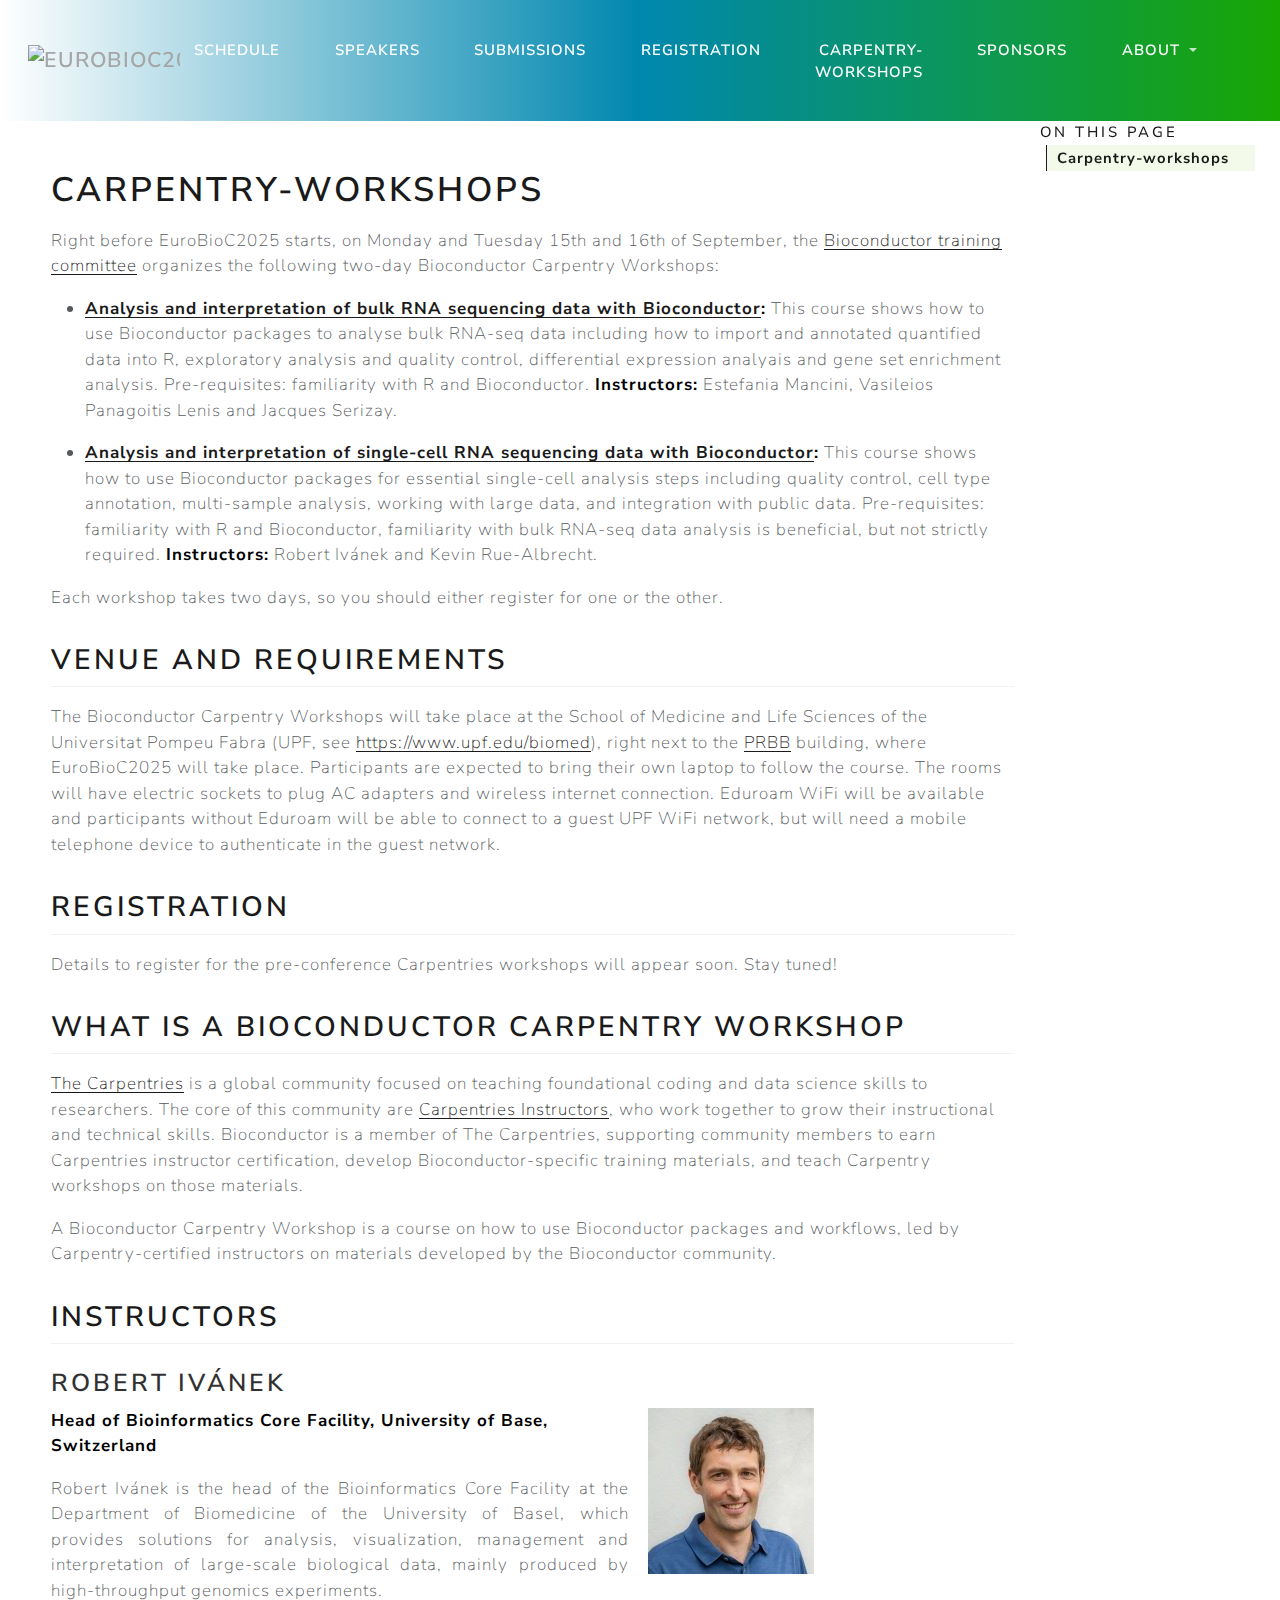
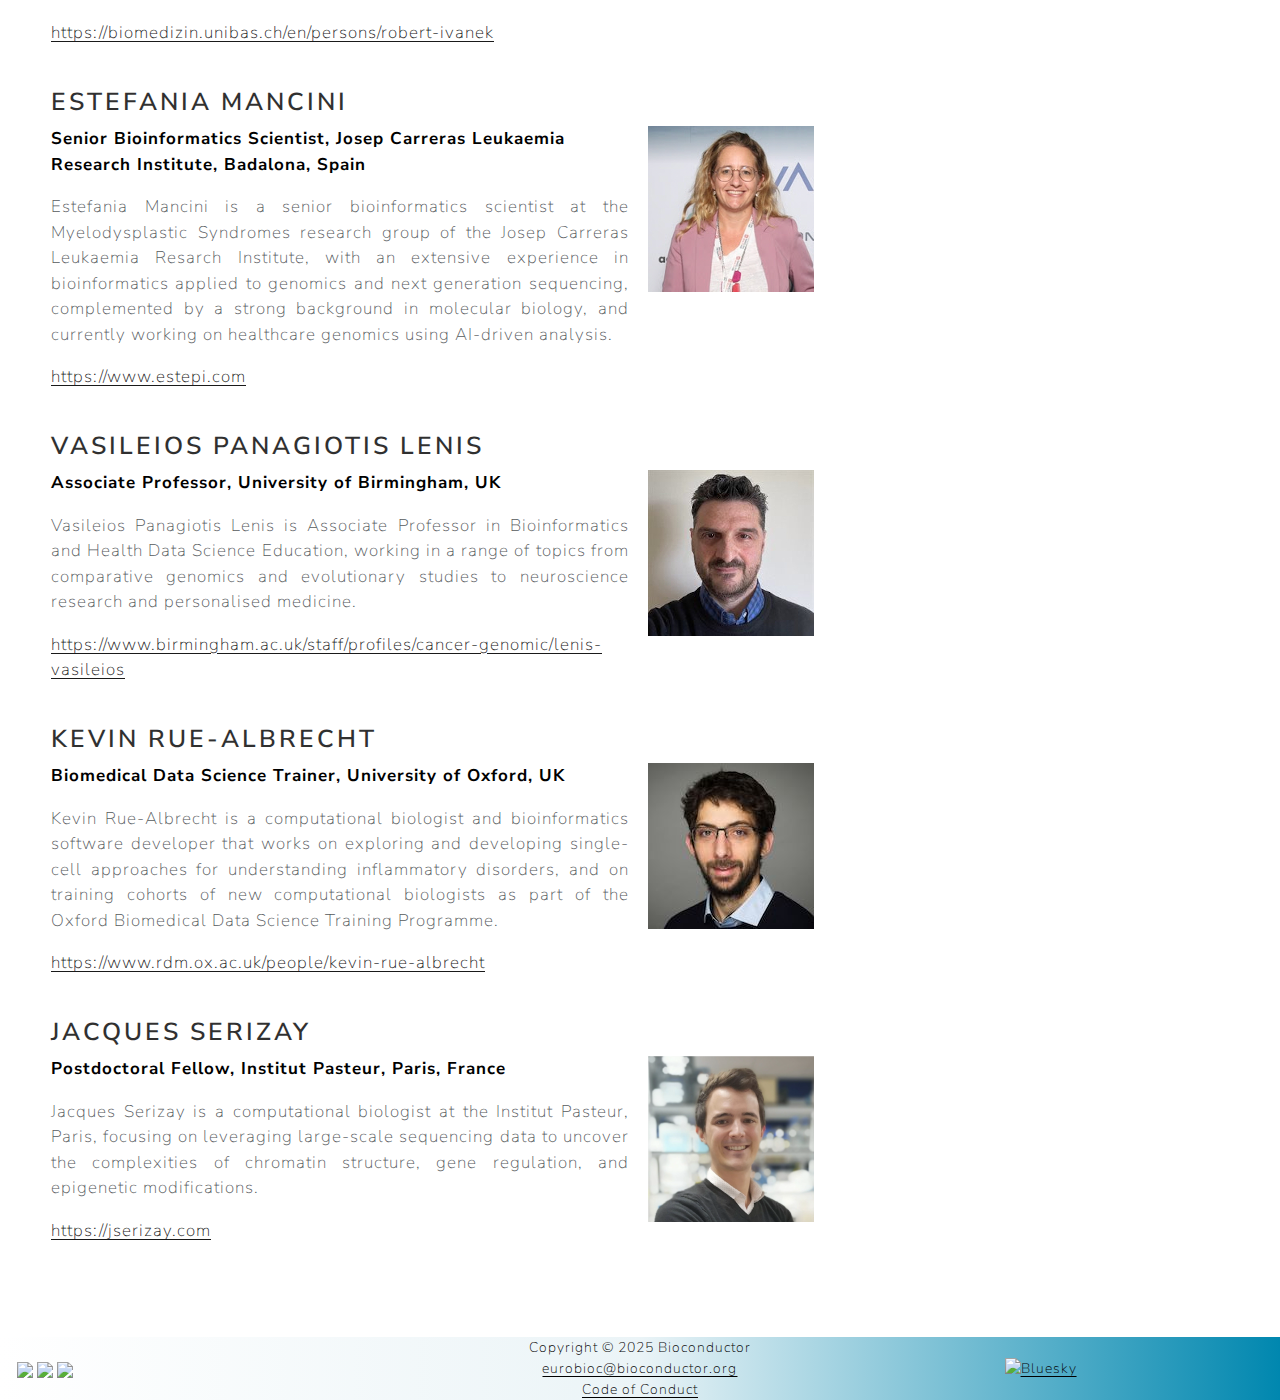
==== commit 5a3b4c2a: "Added EuroBioC2025 sticker logo on the front page and as favicon, minor cosmetic changes, re-process" ====
--- a/docs/pages/carpentryworkshops.html
+++ b/docs/pages/carpentryworkshops.html
@@ -80,7 +80,7 @@
       <div class="navbar-container container-fluid">
       <div class="navbar-brand-container mx-auto">
     <a href="../index.html" class="navbar-brand navbar-brand-logo">
-    <img src="../images/logoBioc.svg" alt="Bioconductor" class="navbar-logo">
+    <img src="../images/logoBioc.svg" alt="EuroBioC2025" class="navbar-logo">
     </a>
   </div>
             <div id="quarto-search" class="" title="Search"></div>
--- a/docs/styles.css
+++ b/docs/styles.css
@@ -0,0 +1,57 @@
+/* css styles */
+
+/* right-hand table of contents */
+.sidebar nav[role="doc-toc"] ul > li > a {
+    color: grey !important;
+}
+
+/* highlighting currently active entry */
+.sidebar nav[role="doc-toc"] ul > li > a.active {
+    font-weight: bold;
+    background-color: #f3fae9;
+}
+
+b,strong {
+  font-weight: bold;
+  color: black;
+}
+
+.navbar-logo {
+  width: auto;
+  max-height: 100%;
+  align-items: baseline;
+}
+
+.nav-link{
+  color:white !important;
+  text-color:white !important;
+}
+
+.navbar{
+  text-color: white;
+  background-image: linear-gradient(to right,white,#0087af,#18a603);
+}
+
+/* unfold hamburger menu on the right */
+.navbar-collapse {
+  text-align: right;
+}
+
+/* footer text-color & background */
+.nav-footer{
+  padding-top: 0rem;
+  padding-bottom: 0rem;
+  align-items: center;
+  color: black !important;
+  background-image: linear-gradient(to right,white,#ebf4f7,#0087af);
+}
+
+/* footer icons */
+.nav-footer li.nav-item a.nav-link{
+  color: black !important;
+}
+
+/* footer links */
+.nav-footer a:link{
+  color: black !important;
+}
